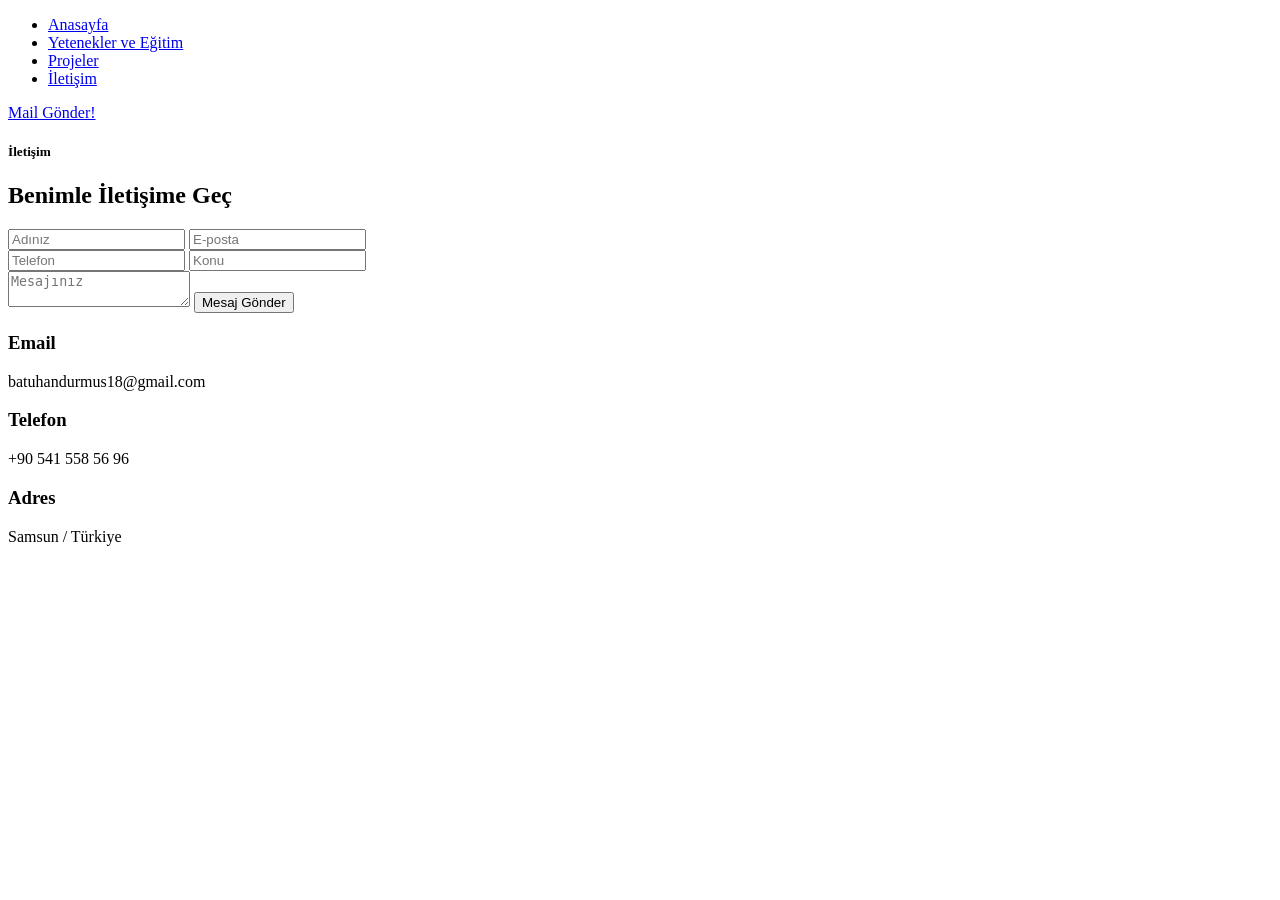
==== iletisim.html @ da1b3712 "html" ====
<!DOCTYPE html>
<html lang="tr">
<head>
    <meta charset="UTF-8">
    <meta name="viewport" content="width=device-width, initial-scale=1.0">
    <link rel="stylesheet" href="style.css">
    <title>Batuhan Durmuş - Kişisel Portfolyo</title>
</head>
<body>


    <nav>
        <ul class="nav-links">
            <li><a href="anasayfa.html" class="active">Anasayfa</a></li>
            <li><a href="yeteneklerveegitim.html">Yetenekler ve Eğitim</a></li>
            <li><a href="projeler.html">Projeler</a></li>
            <li><a href="iletisim.html">İletişim</a></li>
        </ul>
        <a href="iletisim.html" class="nav-btn">Mail Gönder!</a>
    </nav>
    <section class="contact">
        <div class="container">

            <!-- Başlık -->
            <div class="contact-header">
                <h5>İletişim</h5>
                <h1>Benimle İletişime Geç</h1>
            </div>

            <div class="contact-content">

                <!-- FORM -->
                <div class="contact-form">
                    <form>
                        <div class="row">
                            <input type="text" placeholder="Adınız">
                            <input type="email" placeholder="E-posta">
                        </div>

                        <div class="row">
                            <input type="text" placeholder="Telefon">
                            <input type="text" placeholder="Konu">
                        </div>

                        <textarea placeholder="Mesajınız"></textarea>

                        <button type="submit">Mesaj Gönder</button>
                    </form>
                </div>

                <!-- CONTACT INFO -->
                <div class="contact-info">

                    <div class="info-box">
                        <h3>Email</h3>
                        <p>batuhandurmus18@gmail.com</p>
                    </div>

                    <div class="info-box">
                        <h3>Telefon</h3>
                        <p>+90 541 558 56 96</p>
                    </div>

                    <div class="info-box">
                        <h3>Adres</h3>
                        <p>Samsun / Türkiye</p>
                    </div>

                </div>

            </div>

        </div>
    </section>

</body>
</html>
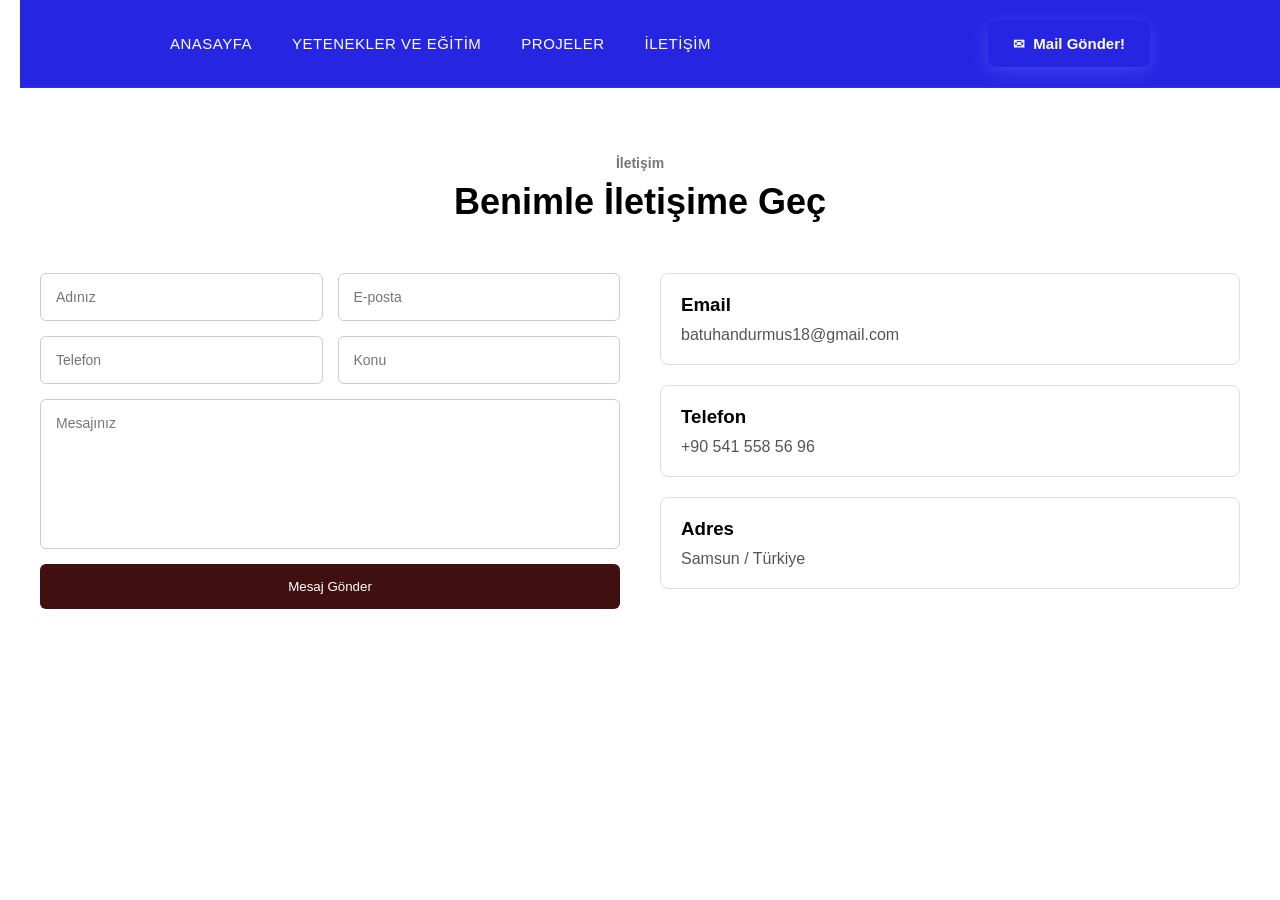
==== commit 8c7a1bd2: "a" ====
--- a/iletisim.html
+++ b/iletisim.html
@@ -11,7 +11,7 @@
 
     <nav>
         <ul class="nav-links">
-            <li><a href="anasayfa.html" class="active">Anasayfa</a></li>
+            <li><a href="index.html" class="active">Anasayfa</a></li>
             <li><a href="yeteneklerveegitim.html">Yetenekler ve Eğitim</a></li>
             <li><a href="projeler.html">Projeler</a></li>
             <li><a href="iletisim.html">İletişim</a></li>
--- a/style.css
+++ b/style.css
@@ -0,0 +1,885 @@
+* {
+            margin: 0;
+            padding: 0;
+            box-sizing: border-box;
+            font-family: 'Segoe UI', Tahoma, Geneva, Verdana, sans-serif;
+        }
+
+        body {
+            background: linear-gradient(135deg, ##0a0a1a 0%, ##0d1b2a 50%, ##1a2a3a 100%);
+            min-height: 100vh;
+            color: white;
+        }
+
+        /* ===== NAVBAR ===== */
+        nav {
+            display: flex;
+            justify-content: space-between;
+            align-items: center;
+            padding: 20px 150px;
+            position: fixed;
+            width: 100%;
+            top: 0;
+            z-index: 1000;
+            background: rgba(1, 1, 221, 0.85);
+            backdrop-filter: blur(10px);
+            border-bottom: 1px solid rgba(255,255,255,0.05);
+        }
+
+        .nav-links {
+            display: flex;
+            gap: 40px;
+            list-style: none;
+        }
+
+        .nav-links a {
+            color: #fff;
+            text-decoration: none;
+            font-size: 15px;
+            font-weight: 500;
+            letter-spacing: 0.5px;
+            transition: color 0.3s;
+            text-transform: uppercase;
+        }
+
+        .nav-links a:hover,
+        .nav-links a.active {
+            color: ##ffffff;
+        }
+
+        .nav-btn {
+            background: linear-gradient(135deg, ##6c63ff, ##a78bfa);
+            color: white;
+            padding: 10px 30px;
+            border-radius: 25px;
+            text-decoration: none;
+            font-size: 14px;
+            font-weight: 600;
+            display: flex;
+            align-items: center;
+            gap: 8px;
+            transition: transform 0.3s, box-shadow 0.3s;
+            box-shadow: 0 4px 15px rgba(108, 99, 255, 0.4);
+        }
+
+        .nav-btn:hover {
+            transform: translateY(-2px);
+            box-shadow: 0 6px 20px rgba(5, 165, 104, 0.6);
+        }
+
+        .nav-btn::before {
+            content: "✉";
+            font-size: 14px;
+        }
+
+        /* ===== HERO SECTION ===== */
+        .hero {
+            display: flex;
+            align-items: center;
+            justify-content: space-between;
+            min-height: 100vh;
+            padding: 120px 80px 60px;
+            position: relative;
+            overflow: hidden;
+        }
+
+        .hero::before {
+            content: '';
+            position: absolute;
+            top: 20%;
+            left: 30%;
+            width: 400px;
+            height: 400px;
+            background: radial-gradient(circle, rgba(16, 14, 54, 0.15) 0%, transparent 70%);
+            border-radius: 50%;
+            pointer-events: none;
+        }
+
+        .hero-content {
+            max-width: 520px;
+            
+        }
+
+        .hero-greeting {
+            font-size: 16px;
+            color: #830f0f;
+            margin-bottom: 18px;
+            font-weight: 500;
+        }
+
+        .hero-title {
+            font-size: 58px;
+            font-weight: 800;
+            line-height: 1.1;
+            margin-bottom: 10px;
+            color: #280808;
+        }
+
+        .hero-subtitle {
+            font-size: 48px;
+            font-weight: 800;
+            line-height: 1.2;
+            margin-bottom: 25px;
+        }
+
+        .hero-subtitle .colored {
+            color: #380808;
+        }
+
+        .hero-desc {
+            font-size: 15px;
+            color: #2d0a0a;
+            line-height: 1.8;
+            margin-bottom: 35px;
+            border-left: 3px solid #330a0a;
+            padding-left: 15px;
+            max-width: 420px;
+        }
+
+        .hire-btn {
+            display: inline-flex;
+            align-items: center;
+            justify-content: center;
+            width: 120px;
+            height: 120px;
+            border-radius: 50%;
+            background: linear-gradient(135deg, ##6c63ff, ##a78bfa);
+            color: white;
+            text-decoration: none;
+            font-size: 13px;
+            font-weight: 700;
+            text-align: center;
+            letter-spacing: 1px;
+            transition: transform 0.3s, box-shadow 0.3s;
+            box-shadow: 0 8px 25px rgba(108, 99, 255, 0.5);
+            animation: pulse 2.5s infinite;
+            line-height: 1.3;
+            padding: 10px;
+        }
+
+        .hire-btn:hover {
+            transform: scale(1.08);
+            box-shadow: 0 12px 35px rgba(16, 13, 65, 0.7);
+        }
+
+        @keyframes pulse {
+            0%, 100% { box-shadow: 0 8px 25px rgba(108, 99, 255, 0.5); }
+            50% { box-shadow: 0 8px 40px rgba(108, 99, 255, 0.8); }
+        }
+
+        .social-icons {
+            display: flex;
+            gap: 15px;
+            margin-top: 40px;
+        }
+
+        .social-icons a {
+            display: flex;
+            align-items: center;
+            justify-content: center;
+            width: 40px;
+            height: 40px;
+            border-radius: 50%;
+            border: 1px solid rgba(255,255,255,0.2);
+            color: ##aaa;
+            text-decoration: none;
+            font-size: 16px;
+            transition: all 0.3s;
+        }
+
+        .social-icons a:hover {
+            border-color: ##6c63ff;
+            color: ##6c63ff;
+            transform: translateY(-3px);
+        }
+
+        /* ===== HERO IMAGE ===== */
+        .hero-image {
+            position: relative;
+            z-index: 1;
+            flex-shrink: 0;
+        }
+
+        .image-wrapper {
+            position: relative;
+        }
+
+        .image-wrapper img {
+            width: 400px;
+            height: 500px;
+            object-fit: cover;
+            border-radius: 20px;
+            display: block;
+            filter: drop-shadow(0 20px 60px rgba(108, 99, 255, 0.4));
+        }
+
+        .image-glow {
+            position: absolute;
+            top: 50%;
+            left: 50%;
+            transform: translate(-50%, -50%);
+            width: 450px;
+            height: 550px;
+            background: radial-gradient(circle, rgba(108,99,255,0.25) 0%, transparent 70%);
+            border-radius: 50%;
+            z-index: -1;
+        }
+
+        /* ===== RESPONSIVE ===== */
+        @media (max-width: 900px) {
+            nav {
+                padding: 15px 30px;
+            }
+
+            .nav-links {
+                gap: 15px;
+            }
+
+            .hero {
+                flex-direction: column;
+                padding: 120px 30px 60px;
+                text-align: center;
+            }
+
+            .hero-title {
+                font-size: 38px;
+            }
+
+            .hero-subtitle {
+                font-size: 32px;
+            }
+
+            .hero-desc {
+                border-left: none;
+                padding-left: 0;
+            }
+
+            .social-icons {
+                justify-content: center;
+            }
+
+            .image-wrapper img {
+                width: 280px;
+                height: 350px;
+                margin-top: 40px;
+            }
+        }
+
+         * {
+            margin: 0;
+            padding: 0;
+            box-sizing: border-box;
+        }
+
+        body {
+            background-color: ##ffffff;
+            color: #000000;
+            font-family: 'Segoe UI', Tahoma, Geneva, Verdana, sans-serif;
+        }
+
+        .services-section {
+            padding: 80px 100px;
+        }
+
+        .services-header {
+            text-align: center;
+            margin-bottom: 60px;
+        }
+
+        .services-header .subtitle {
+            color: #555555;
+            font-size: 14px;
+            letter-spacing: 2px;
+            text-transform: uppercase;
+            margin-bottom: 15px;
+        }
+
+        .services-header h2 {
+            font-size: 48px;
+            font-weight: 700;
+            margin-bottom: 20px;
+            color: #000000;
+        }
+
+        .services-header p {
+            color: #555555;
+            font-size: 15px;
+            line-height: 1.8;
+            max-width: 500px;
+            margin: 0 auto;
+        }
+
+        .services-grid {
+            display: grid;
+            grid-template-columns: repeat(3, 1fr);
+            gap: 20px;
+        }
+
+        .service-card {
+            background-color: #f5f5f5;
+            border: 1px solid #dddddd;
+            border-radius: 8px;
+            padding: 35px 30px;
+            transition: all 0.3s ease;
+            cursor: pointer;
+        }
+
+        .service-card:hover {
+            border-color: #4a9eff;
+            transform: translateY(-5px);
+            box-shadow: 0 10px 30px rgba(0, 0, 0, 0.1);
+        }
+
+        .icon-circle {
+            width: 65px;
+            height: 65px;
+            background-color: #000000;
+            border-radius: 50%;
+            display: flex;
+            align-items: center;
+            justify-content: center;
+            margin-bottom: 25px;
+        }
+
+        .icon-circle i {
+            font-size: 24px;
+            color: #ffffff;
+        }
+
+        .service-card h3 {
+            color: #000000;
+            font-size: 18px;
+            font-weight: 600;
+            margin-bottom: 12px;
+        }
+
+        .service-card p {
+            color: #555555;
+            font-size: 14px;
+            line-height: 1.8;
+        }
+
+        .further-card {
+            background-color: #f5f5f5;
+            border: 1px solid #dddddd;
+            border-radius: 8px;
+            padding: 35px 30px;
+            display: flex;
+            flex-direction: column;
+            justify-content: center;
+        }
+
+        .further-card .further-label {
+            color: #555555;
+            font-size: 11px;
+            letter-spacing: 2px;
+            text-transform: uppercase;
+            margin-bottom: 15px;
+        }
+
+        .further-card h3 {
+            color: #000000;
+            font-size: 20px;
+            font-weight: 600;
+            line-height: 1.5;
+            margin-bottom: 25px;
+        }
+
+        .arrow-btn {
+            width: 50px;
+            height: 50px;
+            background-color: #000000;
+            border-radius: 50%;
+            display: flex;
+            align-items: center;
+            justify-content: center;
+            cursor: pointer;
+            transition: all 0.3s ease;
+            text-decoration: none;
+        }
+
+        .arrow-btn:hover {
+            background-color: #000;
+            transform: scale(1.1);
+        }
+
+        .arrow-btn i {
+            color: #000;
+            font-size: 18px;
+        }
+
+        @media (max-width: 968px) {
+            .services-section {
+                padding: 60px 40px;
+            }
+
+            .services-grid {
+                grid-template-columns: repeat(2, 1fr);
+            }
+
+            .services-header h2 {
+                font-size: 36px;
+            }
+        }
+
+        @media (max-width: 600px) {
+            .services-section {
+                padding: 40px 20px;
+            }
+
+            .services-grid {
+                grid-template-columns: 1fr;
+            }
+
+            .services-header h2 {
+                font-size: 28px;
+            }
+        }
+
+        /* CONTACT */
+.contact {
+    padding: 80px 20px;
+}
+
+.container {
+    max-width: 1200px;
+    margin: auto;
+}
+
+/* HEADER TEXT */
+.contact-header {
+    margin-top: 25px;
+    text-align: center;
+    margin-bottom: 50px;
+}
+
+.contact-header h5 {
+    font-size: 14px;
+    color: #777;
+    margin-bottom: 10px;
+}
+
+.contact-header h1 {
+    font-size: 36px;
+    color: #000;
+}
+
+/* CONTENT */
+.contact-content {
+    display: flex;
+    gap: 40px;
+    flex-wrap: wrap;
+}
+
+/* FORM */
+.contact-form {
+    flex: 1;
+    min-width: 300px;
+}
+
+.contact-form form {
+    display: flex;
+    flex-direction: column;
+    gap: 15px;
+}
+
+.row {
+    display: flex;
+    gap: 15px;
+}
+
+.row input {
+    width: 100%;
+}
+
+input, textarea {
+    padding: 15px;
+    border: 1px solid #ccc;
+    outline: none;
+    font-size: 14px;
+    border-radius: 6px;
+    background: #fff;
+    color: #000;
+}
+
+textarea {
+    height: 150px;
+    resize: none;
+}
+
+/* BUTTON */
+button {
+    padding: 15px;
+    border: none;
+    background: #401010;
+    color: #fff;
+    cursor: pointer;
+    border-radius: 6px;
+    transition: 0.3s;
+}
+
+button:hover {
+    background: #2c0e0e;
+}
+
+/* INFO */
+.contact-info {
+    flex: 1;
+    min-width: 250px;
+    display: flex;
+    flex-direction: column;
+    gap: 20px;
+}
+
+.info-box {
+    padding: 20px;
+    border: 1px solid #ddd;
+    border-radius: 8px;
+    background: #fff;
+}
+
+.info-box h3 {
+    margin-bottom: 10px;
+    color: #000;
+}
+
+.info-box p {
+    color: #555;
+}
+
+/* RESPONSIVE */
+@media (max-width: 768px) {
+    .contact-content {
+        flex-direction: column;
+    }
+
+    .row {
+        flex-direction: column;
+    }
+}
+
+* {
+    margin: 0;
+    padding: 0;
+    box-sizing: border-box;
+    font-family: 'Segoe UI', Tahoma, Geneva, Verdana, sans-serif;
+}
+
+body {
+    background-color: ##ffffff;
+    color: ##000000;
+}
+
+/* ===== ANA SECTION ===== */
+.skills-education-section {
+    display: flex;
+    min-height: 100vh;
+    padding: 80px 100px;
+    gap: 60px;
+    align-items: flex-start;
+}
+
+/* ===== SOL NAVİGASYON ===== */
+.side-nav {
+    display: flex;
+    flex-direction: column;
+    gap: 15px;
+    min-width: 200px;
+    position: sticky;
+    top: 100px;
+}
+
+.nav-btn {
+    background-color: ##f5f5f5;
+    border: 1px solid ##dddddd;
+    border-radius: 8px;
+    padding: 15px 25px;
+    font-size: 15px;
+    font-weight: 600;
+    color: ##555555;
+    cursor: pointer;
+    text-align: left;
+    transition: all 0.3s ease;
+}
+
+.nav-btn:hover {
+    background-color: ##000000;
+    color: ##ffffff;
+    border-color: ##000000;
+}
+
+.nav-btn.active {
+    background-color: ##000000;
+    color: ##ffffff;
+    border-color: ##000000;
+}
+
+/* ===== İÇERİK ALANI ===== */
+.content-area {
+    flex: 1;
+}
+
+.tab-content {
+    display: none;
+}
+
+.tab-content.active {
+    display: block;
+}
+
+.tab-content h2 {
+    font-size: 36px;
+    font-weight: 700;
+    color: ##000000;
+    margin-bottom: 35px;
+    padding-bottom: 15px;
+    border-bottom: 2px solid #000000;
+}
+
+/* ===== YETENEKLERİM ===== */
+.skills-grid {
+    display: grid;
+    grid-template-columns: repeat(2, 1fr);
+    gap: 20px;
+}
+
+.skill-card {
+    background-color: #f5f5f5;
+    border: 1px solid #dddddd;
+    border-radius: 8px;
+    padding: 25px;
+    transition: all 0.3s ease;
+}
+
+.skill-card:hover {
+    transform: translateY(-3px);
+    box-shadow: 0 8px 20px rgba(0, 0, 0, 0.1);
+    border-color: #000000;
+}
+
+.skill-percent {
+    font-size: 28px;
+    font-weight: 800;
+    color: #000000;
+    display: block;
+    margin-bottom: 8px;
+}
+
+.skill-card h3 {
+    font-size: 17px;
+    font-weight: 700;
+    color: #000000;
+    margin-bottom: 8px;
+}
+
+.skill-card p {
+    font-size: 13px;
+    color: #555555;
+    line-height: 1.7;
+    margin-bottom: 15px;
+}
+
+.progress-bar {
+    width: 100%;
+    height: 6px;
+    background-color: #dddddd;
+    border-radius: 10px;
+    overflow: hidden;
+}
+
+.progress {
+    height: 100%;
+    background-color: #000000;
+    border-radius: 10px;
+    transition: width 1s ease;
+}
+
+/* ===== EĞİTİM ===== */
+.education-list {
+    display: flex;
+    flex-direction: column;
+    gap: 20px;
+}
+
+.edu-card {
+    background-color: #f5f5f5;
+    border: 1px solid #dddddd;
+    border-radius: 8px;
+    padding: 25px 30px;
+    display: grid;
+    grid-template-columns: 180px 1fr;
+    grid-template-rows: auto auto;
+    gap: 10px 20px;
+    transition: all 0.3s ease;
+}
+
+.edu-card:hover {
+    transform: translateY(-3px);
+    box-shadow: 0 8px 20px rgba(0, 0, 0, 0.1);
+    border-color: #000000;
+}
+
+.edu-date {
+    font-size: 13px;
+    font-weight: 600;
+    color: ##555555;
+    background-color: #e0e0e0;
+    padding: 5px 10px;
+    border-radius: 5px;
+    height: fit-content;
+    text-align: center;
+}
+
+.edu-info h3 {
+    font-size: 17px;
+    font-weight: 700;
+    color: #000000;
+    margin-bottom: 5px;
+}
+
+.edu-school {
+    font-size: 13px;
+    color: #555555;
+    font-weight: 500;
+}
+
+.edu-desc {
+    font-size: 13px;
+    color: #555555;
+    line-height: 1.7;
+    grid-column: 2;
+}
+
+/* ===== RESPONSIVE ===== */
+@media (max-width: 968px) {
+    .skills-education-section {
+        flex-direction: column;
+        padding: 60px 40px;
+    }
+
+    .side-nav {
+        flex-direction: row;
+        position: static;
+        width: 100%;
+    }
+
+    .nav-btn {
+        flex: 1;
+        text-align: center;
+    }
+
+    .skills-grid {
+        grid-template-columns: 1fr;
+    }
+
+    .edu-card {
+        grid-template-columns: 1fr;
+    }
+
+    .edu-desc {
+        grid-column: 1;
+    }
+}
+
+@media (max-width: 600px) {
+    .skills-education-section {
+        padding: 40px 20px;
+    }
+
+    .tab-content h2 {
+        font-size: 28px;
+    }
+}
+
+* {
+            margin: 0;
+            padding: 0;
+            box-sizing: border-box;
+        }
+        
+        body {
+            font-family: Arial, sans-serif;
+            background-color: ##f8f9fa;
+            padding: 50px 20px;
+        }
+        
+        .container {
+            max-width: 1200px;
+            margin: 0 auto;
+        }
+        
+        .header {
+            text-align: center;
+            margin-bottom: 60px;
+        }
+        
+        .logo {
+            color: ##8B4CB8;
+            font-size: 24px;
+            font-weight: bold;
+            margin-bottom: 20px;
+        }
+        
+        .title {
+            color: ##333;
+            font-size: 36px;
+            font-weight: bold;
+        }
+        
+        .projects-grid {
+            display: grid;
+            grid-template-columns: repeat(auto-fit, minmax(350px, 1fr));
+            gap: 40px;
+            margin-top: 40px;
+        }
+        
+        .project-card {
+            background: white;
+            border-radius: 15px;
+            padding: 30px;
+            text-align: center;
+            box-shadow: 0 10px 30px rgba(0, 0, 0, 0.1);
+            transition: transform 0.3s ease, box-shadow 0.3s ease;
+        }
+        
+        .project-card:hover {
+            transform: translateY(-10px);
+            box-shadow: 0 20px 50px rgba(0, 0, 0, 0.15);
+        }
+        
+        .device-mockup {
+            position: relative;
+            margin-bottom: 25px;
+        }
+        
+        .device-mockup img {
+            width: 100%;
+            height: auto;
+            border-radius: 10px;
+        }
+        
+        .project-title {
+            color: ##333;
+            font-size: 18px;
+            font-weight: 600;
+            margin-top: 20px;
+        }
+
+        .device-mockup a{
+            text-decoration: none;
+        }
+        
+        @media (max-width: 768px) {
+            .projects-grid {
+                grid-template-columns: 1fr;
+                gap: 30px;
+            }
+            
+            .title {
+                font-size: 28px;
+            }
+            
+            .project-card {
+                padding: 20px;
+            }
+        }
